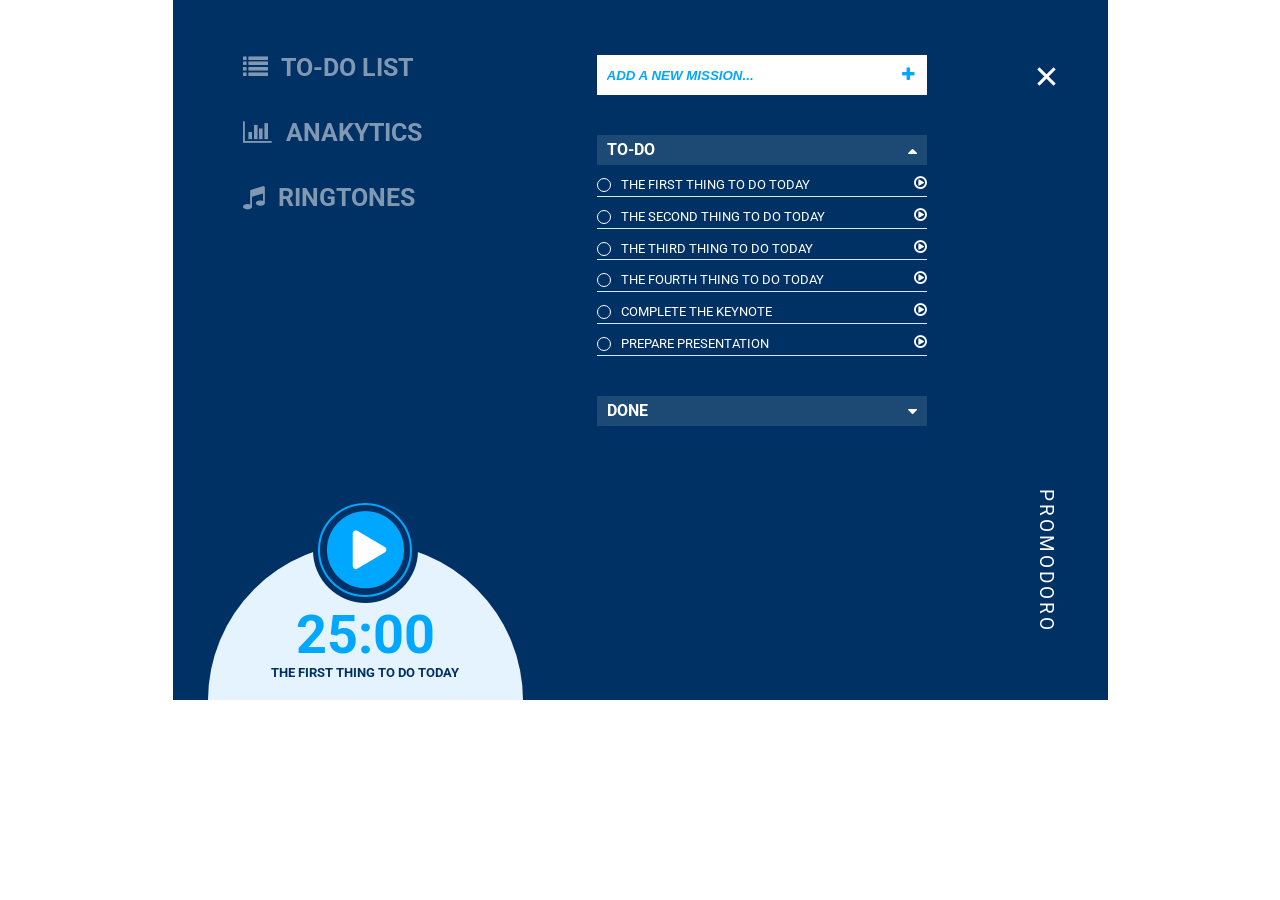
==== practice_page3.html @ 8340f3b3 "updated" ====
<!DOCTYPE html>
<html lang="en">
    <head>
        <!-- <script src="https://cdn.jsdelivr.net/npm/vue@2.6.12/dist/vue.js"></script> -->
        <meta charset="UTF-8" />
        <meta http-equiv="X-UA-Compatible" content="IE=edge" />
        <meta name="viewport" content="width=device-width, initial-scale=1.0" />
        <link
        rel="stylesheet"
        href="https://cdnjs.cloudflare.com/ajax/libs/font-awesome/4.7.0/css/font-awesome.css"
        integrity="sha512-5A8nwdMOWrSz20fDsjczgUidUBR8liPYU+WymTZP1lmY9G6Oc7HlZv156XqnsgNUzTyMefFTcsFH/tnJE/+xBg=="
        crossorigin="anonymous"
        />
        <link rel="preconnect" href="https://fonts.gstatic.com" />
        <link
        href="https://fonts.googleapis.com/css2?family=Roboto:ital,wght@0,100;0,400;0,700;1,500;1,700&display=swap"
        rel="stylesheet"
        />
        <link rel="stylesheet" href="style3.css" />
        <link rel="stylesheet" href="reset.css" />
        <!-- <script
        src="https://cdnjs.cloudflare.com/ajax/libs/jquery/3.6.0/jquery.js"
        integrity="sha512-n/4gHW3atM3QqRcbCn6ewmpxcLAHGaDjpEBu4xZd47N0W2oQ+6q7oc3PXstrJYXcbNU1OHdQ1T7pAP+gi5Yu8g=="
        crossorigin="anonymous"
        ></script> -->
        <title>Document</title>
    </head>
    <body>
    <div class="wrapper">
        <div class="closeBtn">
            <span></span>
        </div>
        <div class="name">PROMODORO</div>
        <div class="timer">
            <div class="counting">
                <div class="circleBtn">
                    <div class="circleOutline">
                        <i class="fa fa-play-circle" aria-hidden="true"></i>
                    </div>
                </div>
                <div class="num">25:00</div>
                <p>THE FIRST THING TO DO TODAY</p>
            </div>
        </div>

        <div class="main">
            <div class="nav">
                <ul>
                    <li><i class="fa fa-list" aria-hidden="true"></i> TO-DO LIST</li>
                    <li><i class="fa fa-bar-chart" aria-hidden="true"></i> ANAKYTICS</li>
                    <li><i class="fa fa-music" aria-hidden="true"></i> RINGTONES</li>
                </ul>
            </div>

            <div class="rightSide_list">
                <div class="addMission">
                    <input type="text" placeholder="ADD A NEW MISSION..." />
                    <a href="#"><i class="fa fa-plus" aria-hidden="true"></i></a>
                </div>

                <div class="to-do-list">
                    <div class="to-do-title">
                        <p>TO-DO</p>
                        <i class="fa fa-caret-up" aria-hidden="true"></i>
                    </div>

                    <ul>
                    <li>
                        <div class="item">
                            <div class="dot midSize"></div>
                            <p>THE FIRST THING TO DO TODAY</p>
                        </div>
                        <i class="fa fa-play-circle-o" aria-hidden="true"></i>
                    </li>
                    <li>
                        <div class="item">
                        <div class="dot midSize"></div>
                        <p>THE SECOND THING TO DO TODAY</p>
                        </div>
                        <i class="fa fa-play-circle-o" aria-hidden="true"></i>
                    </li>
                    <li>
                        <div class="item">
                        <div class="dot midSize"></div>
                        <p>THE THIRD THING TO DO TODAY</p>
                        </div>
                        <i class="fa fa-play-circle-o" aria-hidden="true"></i>
                    </li>
                    <li>
                        <div class="item">
                        <div class="dot midSize"></div>
                        <p>THE FOURTH THING TO DO TODAY</p>
                        </div>
                        <i class="fa fa-play-circle-o small" aria-hidden="true"></i>
                    </li>
                    <li>
                        <div class="item">
                        <div class="dot midSize"></div>
                        <p>COMPLETE THE KEYNOTE</p>
                        </div>
                        <i class="fa fa-play-circle-o small" aria-hidden="true"></i>
                    </li>
                    <li>
                        <div class="item">
                        <div class="dot midSize"></div>
                        <p>PREPARE PRESENTATION</p>
                        </div>
                        <i class="fa fa-play-circle-o small" aria-hidden="true"></i>
                    </li>
                    </ul>
                </div>

                <div class="done-list">
                    <div class="done-title">
                        <p>DONE</p>
                        <i class="fa fa-caret-down" aria-hidden="true"></i>
                    </div>

                    <!-- <ul>
                        <li>
                            <div class="done-thing">
                            <div class="checked"></div>
                            <p>MOCKUP OF THE NEW CASE</p>
                            </div>
                            <div class="degree"></div>
                        </li>
                        <li>
                            <div class="done-thing">
                            <div class="checked"></div>
                            <p>PRODUCT PROTOTYPE</p>
                            </div>
                            <div class="degree"></div>
                        </li>
                        <li>
                            <div class="done-thing">
                            <div class="checked"></div>
                            <p>DRAW A WIREFRAME</p>
                            </div>
                            <div class="degree"></div>
                        </li>
                        <li>
                            <div class="done-thing">
                            <div class="checked"></div>
                            <p>WEBSITE REFINE</p>
                            </div>
                            <div class="degree"></div>
                        </li>
                    </ul> -->
                </div>
            </div>

        </div>    

    </div>
    </body>
</html>
---- style3.css ----
:root {
    --blue: #00a7ff;
    --lightBlue: #e5f3ff;
    --darkBlue: #003164;
}

/* * {
    outline: 1px solid red;
} */

.wrapper{
    font-family: "Roboto", sans-serif;
    display: block;
    margin: 0 auto;
    width: 935px;
    height: 700px;
    background-color: var(--darkBlue);

    position: relative;
    overflow: hidden;
    padding: 55px 70px;
    box-sizing: border-box;
}

/* 關閉按鈕 */
.closeBtn{
    position: absolute;
    top: 75px;
    right: 50px;
}
.closeBtn span{
    display: block;
    width: 23px;
    height: 23px;
    position: relative;
}
.closeBtn span::before,.closeBtn span::after{
    content: "";
    display: block;
    width: 23px;
    height: 3px;
    background-color: #fff;
    position: absolute;
    top: 0;
    left: 0;
}
.closeBtn span::before{
    transform: rotate(45deg);
}
.closeBtn span::after{
    transform: rotate(-45deg);
}

/* PROMODORO 商標*/
.name{
    position: absolute;
    right: -10px;
    bottom: 130px;
    font-size: 1.2rem;
    letter-spacing: 3px;
    transform: rotate(90deg);
    color: #fff;
}

/* timer */
.timer{
    width: 315px;
    height: 315px;
    background-color: var(--lightBlue);
    border-radius: 50%;
    
    position: absolute;
    bottom: -157.5px;
    left: 35px;
}
.counting{
    /* outline: 1px solid red; */
    position: relative;
    width: 315px;
    height: 315px;
    border-radius: 50%;
    text-align: center;
}
.circleBtn{
    position: absolute;
    top: -45px;
    left: calc((315px - 105px)/2);
    width: 105px;
    height: 105px;
    background-color: var(--darkBlue);
    border-radius: 50%;
}
.circleOutline{
    position: absolute;
    top: 50%;
    left: 50%;
    transform: translate(-50%, -50%);

    width: 90px;
    height: 90px;
    border:2px solid var(--blue);
    border-radius: 50%;
}
.fa-play-circle{
    position: absolute;
    top: 50%;
    left: 50%;
    transform: translate(-50%, -50%);

    color: var(--blue);
    border-radius: 50%;
    font-size: 5.625rem;
}
.fa-play-circle::after{
    /* 補icon 背景底部白色 */
    content: "";
    position: absolute;
    top: 50%;
    left: 50%;
    transform: translate(-50%, -50%);
    background: #fff;
    width: 50px;
    height: 50px;
    border-radius: 50%;
    z-index: -1;
}
.num{
    font-size: 3.4rem;
    font-weight: bold;
    color: var(--blue);
    padding-top: 65px;
}
.counting p{
    color: var(--darkBlue);
    padding-top: 5px;
    font-weight: bold;
    font-size: .8rem;
}

.main{
    display: flex;
}
/* 第一列選單 */

.nav li{
    font-size: 25px;
    font-weight: bold;
    margin-bottom: 40px;
    color: rgba(255, 255, 255, 0.5);

    transition: all .6s;
}
.nav i{
    margin-right: 8px;
}

.nav li:hover{
    color: rgba(255, 255, 255);
}
.nav li:hover i{
    color: var(--blue);
}

/* 第二列選單 */

.rightSide_list{
    margin-left: 175px;
}

/* 任務輸入 */
.addMission {
    width: 330px;
    height: 40px;
    background-color: #fff;
    display: flex;

    margin-bottom: 40px;
}
.addMission input {
    width: 305px;
    height: 40px;
    background-color: #fff;
    padding: 5px 10px;
    box-sizing: border-box;

    outline: none;
    border: none;
}
.addMission ::-webkit-input-placeholder {
    font-weight: 700;
    font-style: italic;
    color: var(--blue);
}
.addMission a {
    line-height: 40px;
}
.fa-plus {
    width: 15px;
    color: var(--blue);
    font-weight: 100;
}
.to-do-title,.done-title{
    display: flex;
    width: 330px;
    height: 30px;
    background-color: #335a8393;
    color:#fff;
    padding: 0 10px;
    line-height: 30px;
    box-sizing: border-box;
    justify-content: space-between;
    font-weight: bold;
}
.fa-caret-up,.fa-caret-down{
    line-height: 30px;
}

.to-do-list{
    margin-bottom: 40px;
}

/* 代辦事項 */
.item {
    display: flex;
}
.dot {
    display: block;
    background-color: transparent;
    border: 1px solid #fff;
    border-radius: 50%;
}
.to-do-list li {
    display: flex;
    justify-content: space-between;
    margin-bottom: 10px;
    margin-top: 10px;
    border-bottom: 1px solid #d9e9f7;
}
.item {
    display: flex;
}
.item p {
    font-size: 0.8rem;
    font-weight: normal;
    line-height: 1.3rem;
    color: #fff;
    /* letter-spacing: 2px; */
}
.midSize {
    width: 12px;
    height: 12px;
    margin-top: 3px;
    margin-right: 10px;
}
.fa-play-circle-o {
    font-size: 15px;
    font-weight: 100;
    color: #fff;
}
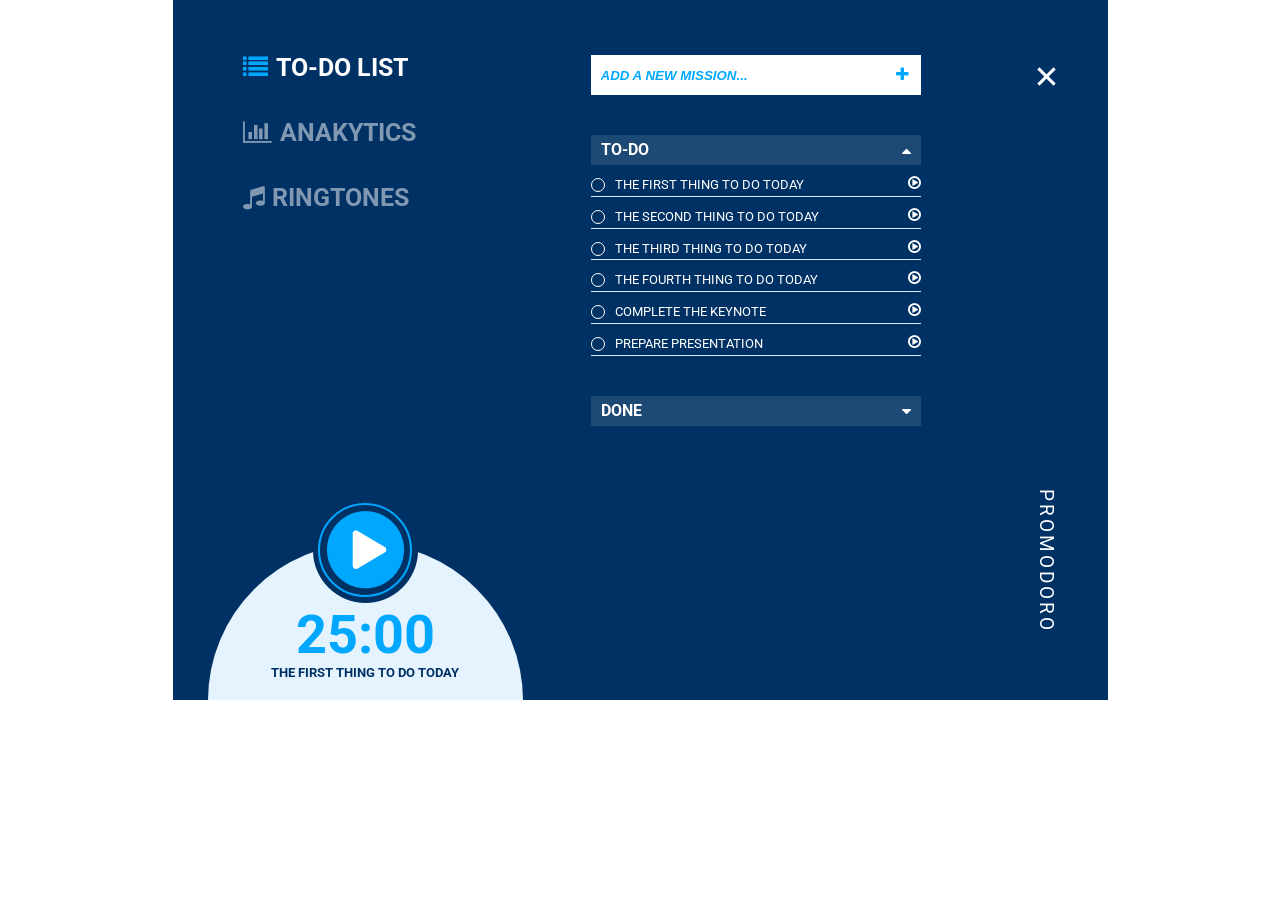
==== commit 4af7d814: "page5 done" ====
--- a/practice_page3.html
+++ b/practice_page3.html
@@ -46,9 +46,18 @@
         <div class="main">
             <div class="nav">
                 <ul>
-                    <li><i class="fa fa-list" aria-hidden="true"></i> TO-DO LIST</li>
-                    <li><i class="fa fa-bar-chart" aria-hidden="true"></i> ANAKYTICS</li>
-                    <li><i class="fa fa-music" aria-hidden="true"></i> RINGTONES</li>
+                    <li class="--active">
+                        <i class="fa fa-list" aria-hidden="true"></i> 
+                        <p>TO-DO LIST<p> 
+                    </li>
+                    <li>
+                        <i class="fa fa-bar-chart" aria-hidden="true"></i> 
+                        <p>ANAKYTICS</p>
+                    </li>
+                    <li>
+                        <i class="fa fa-music" aria-hidden="true"></i> 
+                        <p>RINGTONES</p>
+                    </li>
                 </ul>
             </div>
 
@@ -65,48 +74,48 @@
                     </div>
 
                     <ul>
-                    <li>
-                        <div class="item">
-                            <div class="dot midSize"></div>
-                            <p>THE FIRST THING TO DO TODAY</p>
-                        </div>
-                        <i class="fa fa-play-circle-o" aria-hidden="true"></i>
-                    </li>
-                    <li>
-                        <div class="item">
-                        <div class="dot midSize"></div>
-                        <p>THE SECOND THING TO DO TODAY</p>
-                        </div>
-                        <i class="fa fa-play-circle-o" aria-hidden="true"></i>
-                    </li>
-                    <li>
-                        <div class="item">
-                        <div class="dot midSize"></div>
-                        <p>THE THIRD THING TO DO TODAY</p>
-                        </div>
-                        <i class="fa fa-play-circle-o" aria-hidden="true"></i>
-                    </li>
-                    <li>
-                        <div class="item">
-                        <div class="dot midSize"></div>
-                        <p>THE FOURTH THING TO DO TODAY</p>
-                        </div>
-                        <i class="fa fa-play-circle-o small" aria-hidden="true"></i>
-                    </li>
-                    <li>
-                        <div class="item">
-                        <div class="dot midSize"></div>
-                        <p>COMPLETE THE KEYNOTE</p>
-                        </div>
-                        <i class="fa fa-play-circle-o small" aria-hidden="true"></i>
-                    </li>
-                    <li>
-                        <div class="item">
-                        <div class="dot midSize"></div>
-                        <p>PREPARE PRESENTATION</p>
-                        </div>
-                        <i class="fa fa-play-circle-o small" aria-hidden="true"></i>
-                    </li>
+                        <li>
+                            <div class="item">
+                                <div class="dot midSize"></div>
+                                <p>THE FIRST THING TO DO TODAY</p>
+                            </div>
+                            <i class="fa fa-play-circle-o" aria-hidden="true"></i>
+                        </li>
+                        <li>
+                            <div class="item">
+                                <div class="dot midSize"></div>
+                                <p>THE SECOND THING TO DO TODAY</p>
+                            </div>
+                            <i class="fa fa-play-circle-o" aria-hidden="true"></i>
+                        </li>
+                        <li>
+                            <div class="item">
+                                <div class="dot midSize"></div>
+                                <p>THE THIRD THING TO DO TODAY</p>
+                            </div>
+                            <i class="fa fa-play-circle-o" aria-hidden="true"></i>
+                        </li>
+                        <li>
+                            <div class="item">
+                                <div class="dot midSize"></div>
+                                <p>THE FOURTH THING TO DO TODAY</p>
+                            </div>
+                            <i class="fa fa-play-circle-o small" aria-hidden="true"></i>
+                        </li>
+                        <li>
+                            <div class="item">
+                                <div class="dot midSize"></div>
+                                <p>COMPLETE THE KEYNOTE</p>
+                            </div>
+                            <i class="fa fa-play-circle-o small" aria-hidden="true"></i>
+                        </li>
+                        <li>
+                            <div class="item">
+                                <div class="dot midSize"></div>
+                                <p>PREPARE PRESENTATION</p>
+                            </div>
+                            <i class="fa fa-play-circle-o small" aria-hidden="true"></i>
+                        </li>
                     </ul>
                 </div>
 
@@ -119,31 +128,53 @@
                     <!-- <ul>
                         <li>
                             <div class="done-thing">
-                            <div class="checked"></div>
-                            <p>MOCKUP OF THE NEW CASE</p>
+                                <div class="dot midSize checked"><i class="fa fa-check" aria-hidden="true"></i></div>
+                                <p>MOCKUP OF THE NEW CASE</p>
                             </div>
-                            <div class="degree"></div>
+                            <div class="degree">
+                                <div class="blackDot"></div>
+                                <div class="blackDot"></div>
+                                <div class="blackDot"></div>
+                                <div class="blackDot"></div>
+                            </div>
                         </li>
                         <li>
                             <div class="done-thing">
-                            <div class="checked"></div>
-                            <p>PRODUCT PROTOTYPE</p>
+                                <div class="dot midSize checked"><i class="fa fa-check" aria-hidden="true"></i></div>
+                                <p>PRODUCT PROTOTYPE</p>
                             </div>
-                            <div class="degree"></div>
+                            <div class="degree">
+                                <div class="blackDot"></div>
+                                <div class="blackDot"></div>
+                            </div>
                         </li>
                         <li>
                             <div class="done-thing">
-                            <div class="checked"></div>
-                            <p>DRAW A WIREFRAME</p>
+                                <div class="dot midSize checked"><i class="fa fa-check" aria-hidden="true"></i></div>
+                                <p>DRAW A WIREFRAME</p>
                             </div>
-                            <div class="degree"></div>
+                            <div class="degree">
+                                <div class="blackDot"></div>
+                                <div class="blackDot"></div>
+                                <div class="blackDot"></div>
+                                <div class="blackDot"></div>
+                                <div class="blackDot"></div>
+                                <div class="blackDot"></div>
+                                <div class="blackDot"></div>
+                            </div>
                         </li>
                         <li>
                             <div class="done-thing">
-                            <div class="checked"></div>
-                            <p>WEBSITE REFINE</p>
+                                <div class="dot midSize checked"><i class="fa fa-check" aria-hidden="true"></i></div>
+                                <p>WEBSITE REFINE</p>
                             </div>
-                            <div class="degree"></div>
+                            <div class="degree">
+                                <div class="blackDot"></div>
+                                <div class="blackDot"></div>
+                                <div class="blackDot"></div>
+                                <div class="blackDot"></div>
+                                <div class="blackDot"></div>
+                            </div>
                         </li>
                     </ul> -->
                 </div>
--- a/style3.css
+++ b/style3.css
@@ -147,17 +147,23 @@
     font-weight: bold;
     margin-bottom: 40px;
     color: rgba(255, 255, 255, 0.5);
+    display: flex;
 
     transition: all .6s;
 }
 .nav i{
     margin-right: 8px;
 }
-
 .nav li:hover{
     color: rgba(255, 255, 255);
 }
 .nav li:hover i{
+    color: var(--blue);
+}
+.--active p{
+    color: rgba(255, 255, 255);
+}
+.--active i{
     color: var(--blue);
 }
 
@@ -219,7 +225,7 @@
     margin-bottom: 40px;
 }
 
-/* 代辦事項 */
+/* 待辦事項 */
 .item {
     display: flex;
 }
@@ -229,17 +235,17 @@
     border: 1px solid #fff;
     border-radius: 50%;
 }
-.to-do-list li {
+.to-do-list li,.done-list li{
     display: flex;
     justify-content: space-between;
     margin-bottom: 10px;
     margin-top: 10px;
     border-bottom: 1px solid #d9e9f7;
 }
-.item {
-    display: flex;
-}
-.item p {
+.item,.done-thing {
+    display: flex;
+}
+.item p,.done-thing p {
     font-size: 0.8rem;
     font-weight: normal;
     line-height: 1.3rem;
@@ -256,4 +262,53 @@
     font-size: 15px;
     font-weight: 100;
     color: #fff;
+}
+
+/* 完成事項 */
+
+/* .done-thing{
+    display: flex;
+} */
+/* .done-list li {
+    display: flex;
+    justify-content: space-between;
+    margin-bottom: 10px;
+    margin-top: 10px;
+    border-bottom: 1px solid #d9e9f7;
+} */
+.done-thing p {
+    position: relative;
+    text-decoration: line-through;
+}
+/* .done-thing p::after{
+    content: "";
+    position: absolute;
+    display: block;
+    width: 10px;
+    height: 1px;
+    background-color: #fff;
+} */
+.checked{
+    /* outline: 1px solid red; */
+    position: relative;
+    color: #fff;
+}
+.fa-check::before{
+    position: absolute;
+    top: -3px;
+    left: 0px;
+}
+.degree{
+    /* outline: 1px solid red; */
+    width: auto;
+    height: auto;
+    display: flex;
+    align-self: center;
+}
+.blackDot{
+    width: 10px;
+    height: 10px;
+    border-radius: 50%;
+    background-color: #fff;
+    margin-left: 5px;
 }
